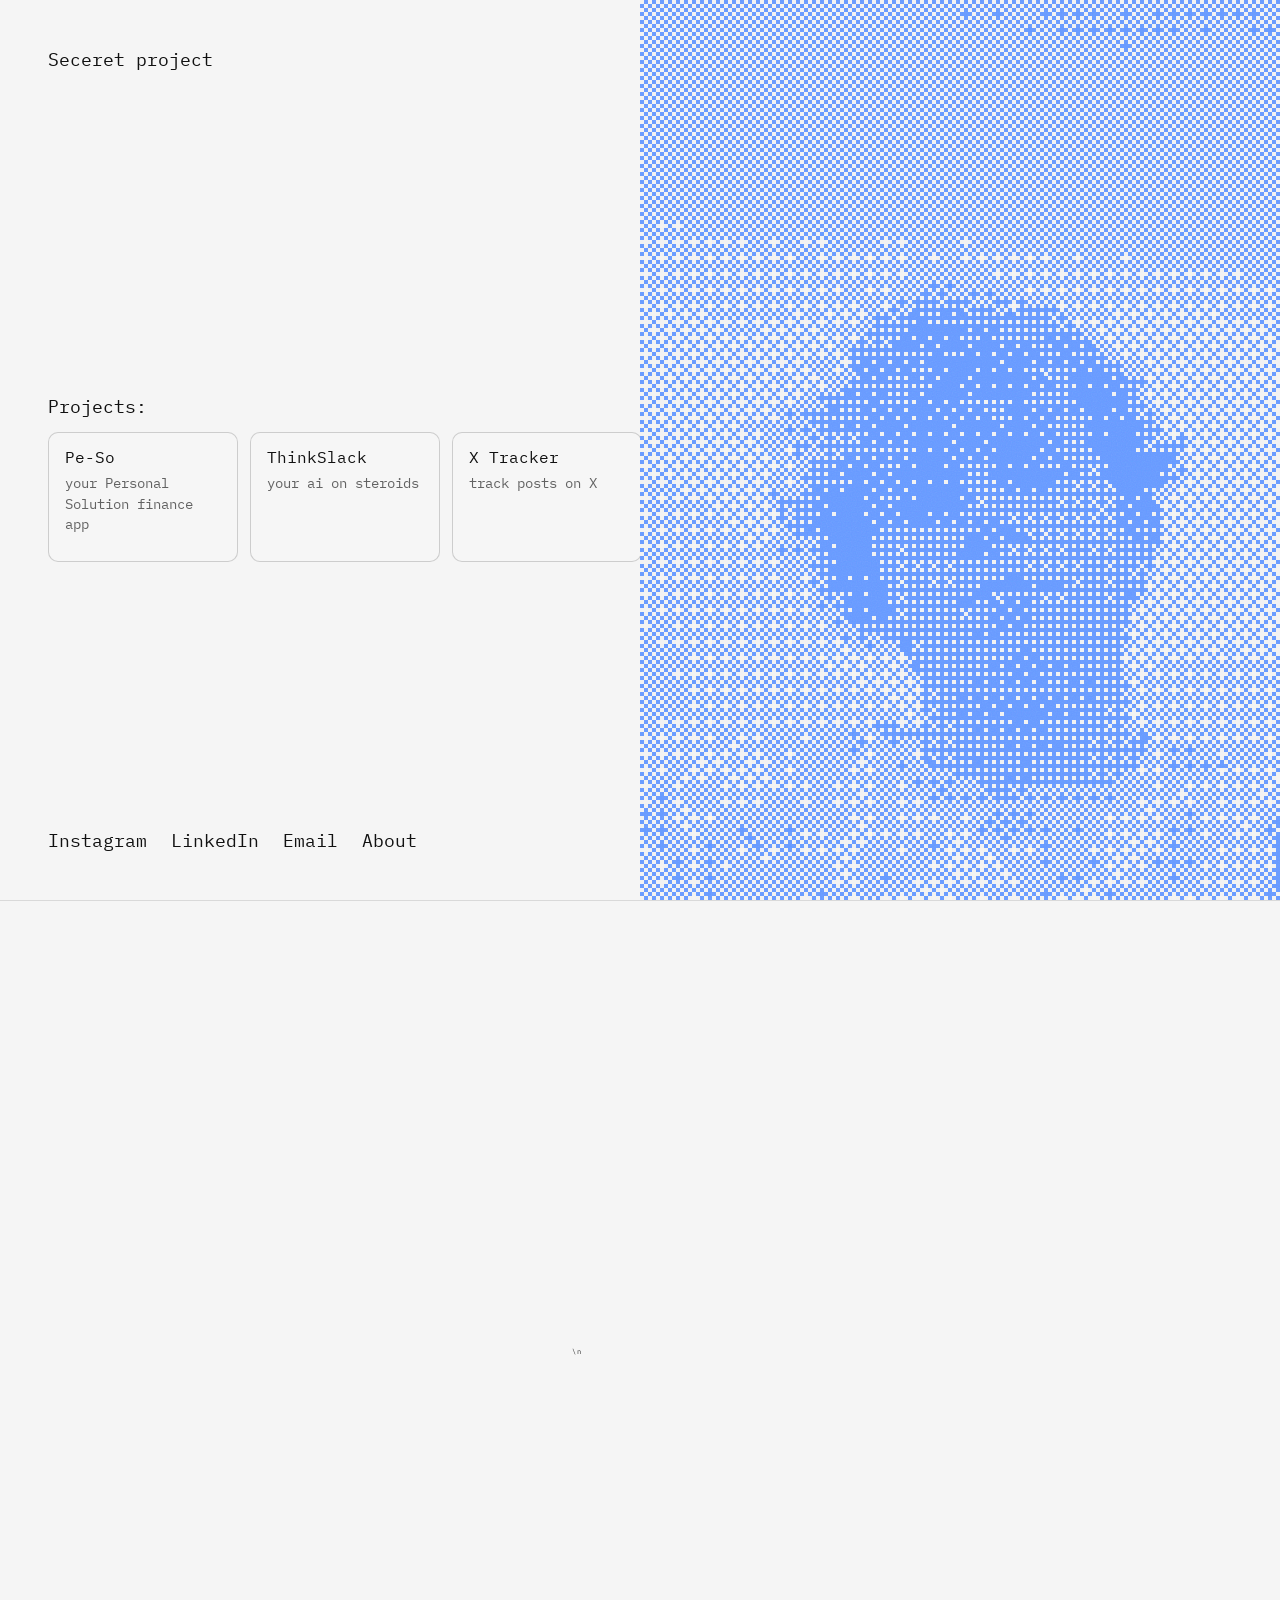
==== site/index.html @ a6a5e7e8 "prva stran" ====
<!doctype html>
<html lang="en">
  <head>
    <meta charset="utf-8" />
    <meta name="viewport" content="width=device-width, initial-scale=1" />
    <title>Seceret project</title>
    <link rel="stylesheet" href="styles.css" />
  </head>
  <body>
    <div class="page">
      <section class="left" id="leftPanel">
        <header class="header">
          <h1 class="typing pulse" data-text="Seceret project"></h1>
          <div class="name-block">
            <h2 class="typing delay" data-text="Luka Ilovar"></h2>
          </div>
        </header>

        <section class="experience">
          <div class="row">
            <h3>Projects:</h3>
            <div class="project-list">
              <a class="project-card" href="https://play.google.com/store/apps/details?id=com.lukailovar.peso" target="_blank" rel="noreferrer">
                <span class="project-name">Pe-So</span>
                <span class="project-desc">your Personal Solution finance app</span>
              </a>
              <a class="project-card" href="https://lukilov.github.io/ThinkSlack/" target="_blank" rel="noreferrer">
                <span class="project-name">ThinkSlack</span>
                <span class="project-desc">your ai on steroids</span>
              </a>
              <a class="project-card" href="https://github.com/Lukilov/X-Tracker" target="_blank" rel="noreferrer">
                <span class="project-name">X Tracker</span>
                <span class="project-desc">track posts on X</span>
              </a>
            </div>
          </div>
        </section>

        <footer class="footer-links">
          <a href="https://www.instagram.com/luka_ilov/" target="_blank" rel="noreferrer">Instagram</a>
          <a href="https://www.linkedin.com/in/luka-ilovar-84673b301/" target="_blank" rel="noreferrer">LinkedIn</a>
          <button class="email-link" id="emailLink" type="button">Email</button>
          <button class="email-link" id="aboutLink" type="button">About</button>
        </footer>
      </section>

      <div class="right-placeholder"></div>
    </div>

    <div class="right-wrap" id="rightWrap">
      <section class="right" id="rightPanel">
        <div class="canvas-wrap">
          <canvas id="ditherCanvas"></canvas>
          <div class="grain"></div>
        </div>
      </section>
    </div>

    <div class="about-panel" id="aboutPanel">
      <div class="about-content">
        <h2>Welcome to the seceret project</h2>
        <p>My name is Luka, a 20 year old from Slovenia.</p>
        <p>I most enjoy exploring abandoned buildings or doing graffiti on them.</p>
        <p>Railway workers don't really like me, because I run from them and jump on trains.</p>
        <button class="back-btn" id="aboutBack" type="button">Back</button>
      </div>
    </div>

    <section class="email-section" id="emailSection">
      <div class="email-left">
        <pre class="ascii-cube" id="asciiCube" aria-hidden="true"></pre>
      </div>
      <div class="email-right">
        <div class="email-card">
          <h2>Send me a message</h2>
          <p>Drop your email and note. I will get back to you.</p>
          <form class="email-form" id="contactForm">
            <input type="hidden" name="_subject" value="New message from portfolio site" />
            <input type="hidden" name="_template" value="table" />
            <input type="hidden" name="_captcha" value="false" />
            <input type="text" name="_honey" tabindex="-1" autocomplete="off" style="display:none" />
            <label for="emailInput">Email</label>
            <input id="emailInput" name="email" type="email" placeholder="you@email.com" required />
            <label for="messageInput">Message</label>
            <textarea id="messageInput" name="message" rows="4" placeholder="Write a short message..." required></textarea>
            <button type="submit">Send</button>
            <p id="formStatus" aria-live="polite"></p>
          </form>
        </div>
      </div>
    </section>

    <button class="back-top" id="backTop" type="button">Go to seceret project</button>

    <script>
      const canvas = document.getElementById('ditherCanvas');
      const ctx = canvas.getContext('2d');
      const emailLink = document.getElementById('emailLink');
      const aboutLink = document.getElementById('aboutLink');
      const emailSection = document.getElementById('emailSection');
      const emailInput = document.getElementById('emailInput');
      const emailForm = document.querySelector('.email-form');
      const formStatus = document.getElementById('formStatus');
      const backTop = document.getElementById('backTop');
      const rightWrap = document.getElementById('rightWrap');
      const NAV_DURATION = 1500;
      const FORMSUBMIT_ENDPOINT = 'https://formsubmit.co/ajax/luka@ilovar.eu';
      let rightWrapX = 0;
      let rightWrapY = 0;
      let rightWrapAnim = null;
      let scrollAnimRaf = null;
      let backTopUnlocked = true;
      let backTopUnlockTimer = null;

      const applyRightWrapTransform = () => {
        if (!rightWrap) return;
        rightWrap.style.setProperty('--rw-x', `${rightWrapX}px`);
        rightWrap.style.setProperty('--rw-y', `${rightWrapY}px`);
      };
      const syncRightWrapYWithScroll = () => {
        rightWrapY = -window.scrollY;
        applyRightWrapTransform();
      };

      const cancelScrollAnim = () => {
        if (scrollAnimRaf) {
          cancelAnimationFrame(scrollAnimRaf);
          scrollAnimRaf = null;
        }
      };

      const slideTo = (toLeft, onDone) => {
        if (!rightWrap) return;
        if (rightWrapAnim) rightWrapAnim.cancel();
        const fromX = rightWrapX;
        const toX = toLeft ? -window.innerWidth / 2 : 0;
        rightWrapAnim = rightWrap.animate(
          [
            { transform: `translate(${fromX}px, ${rightWrapY}px)` },
            { transform: `translate(${toX}px, ${rightWrapY}px)` }
          ],
          { duration: NAV_DURATION, easing: 'cubic-bezier(0.22, 0.61, 0.36, 1)', fill: 'forwards' }
        );
        rightWrapAnim.onfinish = () => {
          const finishedAnim = rightWrapAnim;
          rightWrapX = toX;
          applyRightWrapTransform();
          if (finishedAnim) finishedAnim.cancel();
          rightWrapAnim = null;
          if (onDone) onDone();
        };
      };
      const aboutPanel = document.getElementById('aboutPanel');
      const aboutBack = document.getElementById('aboutBack');
      let aboutTransitioning = false;
      let colorize = true;
      const setAboutBackEnabled = (enabled) => {
        if (!aboutBack) return;
        aboutBack.disabled = !enabled;
      };
      setAboutBackEnabled(true);

      const typeEl = (el, speed = 80) => new Promise((resolve) => {
        const text = el.dataset.text || '';
        let idx = 0;
        el.textContent = '';
        const tick = () => {
          if (idx <= text.length) {
            el.textContent = text.slice(0, idx);
            idx += 1;
            setTimeout(tick, speed);
          } else {
            resolve();
          }
        };
        tick();
      });

      const runTyping = async () => {
        const title = document.querySelector('.typing:not(.delay)');
        const name = document.querySelector('.typing.delay');
        if (title) await typeEl(title, 85);
        if (name) await typeEl(name, 85);
      };

      runTyping();

      const scrollToEmail = (duration = 1500) => {
        cancelScrollAnim();
        const start = window.scrollY;
        const target = emailSection ? emailSection.offsetTop : 0;
        const startTime = performance.now();
        const startY = -start;
        const ease = (t) => t < 0.5 ? 2 * t * t : 1 - Math.pow(-2 * t + 2, 2) / 2;
        const step = (now) => {
          const progress = Math.min(1, (now - startTime) / duration);
          const eased = ease(progress);
          const scrollY = start + (target - start) * eased;
          window.scrollTo(0, scrollY);
          rightWrapY = startY + ((-target) - startY) * eased;
          applyRightWrapTransform();
          if (progress < 1) {
            scrollAnimRaf = requestAnimationFrame(step);
          } else {
            scrollAnimRaf = null;
            rightWrapY = -target;
            applyRightWrapTransform();
          }
        };
        scrollAnimRaf = requestAnimationFrame(step);
      };

      const scrollToTop = (duration = 1500) => {
        cancelScrollAnim();
        const start = window.scrollY;
        const startTime = performance.now();
        const startY = -start;
        const ease = (t) => t < 0.5 ? 2 * t * t : 1 - Math.pow(-2 * t + 2, 2) / 2;
        const step = (now) => {
          const progress = Math.min(1, (now - startTime) / duration);
          const eased = ease(progress);
          window.scrollTo(0, start * (1 - eased));
          rightWrapY = startY * (1 - eased);
          applyRightWrapTransform();
          if (progress < 1) {
            scrollAnimRaf = requestAnimationFrame(step);
          } else {
            scrollAnimRaf = null;
            rightWrapY = 0;
            applyRightWrapTransform();
          }
        };
        scrollAnimRaf = requestAnimationFrame(step);
      };

      if (emailLink && emailSection) {
        emailLink.addEventListener('click', (e) => {
          e.preventDefault();
          emailSection.classList.add('open');
          lockBackTop();
          hideBackTop();
          scrollToEmail(NAV_DURATION);
          unlockBackTopAfterDelay(NAV_DURATION + 250);
          setTimeout(() => {
            if (emailInput) emailInput.focus();
          }, 600);
        });
      }

      if (aboutLink && rightPanel) {
        aboutLink.addEventListener('click', (e) => {
          e.preventDefault();
          if (aboutTransitioning) return;
          aboutTransitioning = true;
          setAboutBackEnabled(false);
          colorize = true;
          document.body.classList.remove('about-closing');
          document.body.classList.add('about-open');
          slideTo(true, () => {
            aboutTransitioning = false;
            setAboutBackEnabled(true);
          });
        });
      }

      if (aboutBack && rightPanel) {
        aboutBack.addEventListener('click', () => {
          if (aboutTransitioning) return;
          aboutTransitioning = true;
          setAboutBackEnabled(false);
          slideTo(false, () => {
            document.body.classList.remove('about-open');
            document.body.classList.remove('about-closing');
            aboutTransitioning = false;
            setAboutBackEnabled(true);
          });
        });
      }

      // Keep classes; avoids end-of-transition blink

      const hideBackTop = () => {
        if (backTop) backTop.classList.remove('show');
      };
      const showBackTop = () => {
        if (!backTopUnlocked) return;
        if (!emailSection || !emailSection.classList.contains('open')) return;
        if (backTop) backTop.classList.add('show');
      };
      const lockBackTop = () => {
        backTopUnlocked = false;
        if (backTopUnlockTimer) clearTimeout(backTopUnlockTimer);
      };
      const unlockBackTopAfterDelay = (delayMs) => {
        if (backTopUnlockTimer) clearTimeout(backTopUnlockTimer);
        backTopUnlockTimer = setTimeout(() => {
          backTopUnlocked = true;
          backTopUnlockTimer = null;
        }, delayMs);
      };

      if (backTop) {
        backTop.addEventListener('click', () => {
          lockBackTop();
          scrollToTop(NAV_DURATION);
          emailSection.classList.remove('open');
          hideBackTop();
          unlockBackTopAfterDelay(0);
        });
      }

      const blockScroll = (e) => {
        e.preventDefault();
      };

      window.addEventListener('wheel', (e) => {
        if (e.deltaY < 0) showBackTop();
        blockScroll(e);
      }, { passive: false });

      let lastTouchY = null;
      window.addEventListener('touchstart', (e) => {
        if (e.touches && e.touches[0]) lastTouchY = e.touches[0].clientY;
      }, { passive: true });

      window.addEventListener('touchmove', (e) => {
        if (e.touches && e.touches[0] && lastTouchY !== null) {
          const dy = e.touches[0].clientY - lastTouchY;
          if (dy > 0) showBackTop();
        }
        blockScroll(e);
      }, { passive: false });

      window.addEventListener('keydown', (e) => {
        const keys = ['ArrowUp', 'ArrowDown', 'PageUp', 'PageDown', 'Home', 'End', ' '];
        if (keys.includes(e.key)) {
          if (e.key === 'ArrowUp' || e.key === 'PageUp' || e.key === 'Home') showBackTop();
          e.preventDefault();
        }
      });

      if (emailForm) {
        emailForm.addEventListener('submit', async (e) => {
          e.preventDefault();
          if (formStatus) formStatus.textContent = 'Sending...';
          const submitButton = emailForm.querySelector('button[type="submit"]');
          if (submitButton) submitButton.disabled = true;

          try {
            const formData = new FormData(emailForm);
            const response = await fetch(FORMSUBMIT_ENDPOINT, {
              method: 'POST',
              headers: {
                Accept: 'application/json',
              },
              body: formData,
            });

            if (!response.ok) {
              throw new Error('Request failed');
            }

            emailForm.reset();
            if (formStatus) formStatus.textContent = 'Message sent.';
          } catch (err) {
            if (formStatus) formStatus.textContent = 'Sending failed. Try again.';
          } finally {
            if (submitButton) submitButton.disabled = false;
          }
        });
      }

      window.addEventListener('scroll', () => {
        syncRightWrapYWithScroll();
        if (window.scrollY === 0) hideBackTop();
      });

      // ASCII cube animation (left email panel)
      const asciiCube = document.getElementById('asciiCube');
      const W = 120;
      const H = 60;
      const CUBE_WIDTH = 1.6;
      const DISTANCE_FROM_CAM = 4;
      const K1 = 28;
      const INCREMENT_SPEED = 0.012;
      const FACE_CHARS = ['@', '$', '~', '#', ';', '+'];
      const EDGE_CHAR = '+';
      let A = 0, B = 0, C = 0;
      // No email-driven morphing; always show the cube

      const rotate3D = (i, j, k) => {
        const x1 = i * Math.cos(C) - j * Math.sin(C);
        const y1 = i * Math.sin(C) + j * Math.cos(C);
        const z1 = k;
        const y2 = y1 * Math.cos(A) - z1 * Math.sin(A);
        const z2 = y1 * Math.sin(A) + z1 * Math.cos(A);
        const x2 = x1;
        const z3 = z2 * Math.cos(B) - x2 * Math.sin(B);
        const x3 = z2 * Math.sin(B) + x2 * Math.cos(B);
        const y3 = y2;
        return [x3, y3, z3];
      };

      const renderAscii = () => {
        if (!asciiCube) return;
        const zbuf = Array(W * H).fill(0);
        const chbuf = Array(W * H).fill(' ');

        for (let face = 0; face < 6; face++) {
          const ch = FACE_CHARS[face];
          for (let u = -CUBE_WIDTH; u < CUBE_WIDTH; u += INCREMENT_SPEED) {
            for (let v = -CUBE_WIDTH; v < CUBE_WIDTH; v += INCREMENT_SPEED) {
              let i = 0, j = 0, k = 0;
              switch (face) {
                case 0: i = u; j = v; k = -CUBE_WIDTH; break;
                case 1: i = CUBE_WIDTH; j = v; k = u; break;
                case 2: i = -CUBE_WIDTH; j = v; k = -u; break;
                case 3: i = -u; j = v; k = CUBE_WIDTH; break;
                case 4: i = u; j = -CUBE_WIDTH; k = -v; break;
                case 5: i = u; j = CUBE_WIDTH; k = v; break;
              }
              const [x3, y3, z3] = rotate3D(i, j, k);
              const z = z3 + DISTANCE_FROM_CAM;
              const ooz = 1 / z;
              const xp = Math.floor(W / 2 + K1 * ooz * x3 * 2);
              const yp = Math.floor(H / 2 + K1 * ooz * y3);
              const idx = xp + yp * W;
              if (xp >= 0 && xp < W && yp >= 0 && yp < H) {
                if (ooz > zbuf[idx]) {
                  zbuf[idx] = ooz;
                  chbuf[idx] = ch;
                }
              }
            }
          }
        }

        const V = [
          [-CUBE_WIDTH, -CUBE_WIDTH, -CUBE_WIDTH],
          [ CUBE_WIDTH, -CUBE_WIDTH, -CUBE_WIDTH],
          [ CUBE_WIDTH,  CUBE_WIDTH, -CUBE_WIDTH],
          [-CUBE_WIDTH,  CUBE_WIDTH, -CUBE_WIDTH],
          [-CUBE_WIDTH, -CUBE_WIDTH,  CUBE_WIDTH],
          [ CUBE_WIDTH, -CUBE_WIDTH,  CUBE_WIDTH],
          [ CUBE_WIDTH,  CUBE_WIDTH,  CUBE_WIDTH],
          [-CUBE_WIDTH,  CUBE_WIDTH,  CUBE_WIDTH],
        ];
        const EDGES = [
          [0,1],[1,2],[2,3],[3,0], [4,5],[5,6],[6,7],[7,4], [0,4],[1,5],[2,6],[3,7]
        ];
        const EDGE_STEPS = 160;
        for (const [a, b] of EDGES) {
          const [x0, y0, z0] = V[a];
          const [x1, y1, z1] = V[b];
          const [X0, Y0, Z0_] = rotate3D(x0, y0, z0);
          const [X1, Y1, Z1_] = rotate3D(x1, y1, z1);
          const Z0 = Z0_ + DISTANCE_FROM_CAM;
          const Z1 = Z1_ + DISTANCE_FROM_CAM;
          for (let s = 0; s <= EDGE_STEPS; s++) {
            const t = s / EDGE_STEPS;
            const x = X0 + (X1 - X0) * t;
            const y = Y0 + (Y1 - Y0) * t;
            const z = Z0 + (Z1 - Z0) * t;
            const ooz = 1 / z;
            const xp = Math.floor(W / 2 + K1 * ooz * x * 2);
            const yp = Math.floor(H / 2 + K1 * ooz * y);
            const idx = xp + yp * W;
            if (xp >= 0 && xp < W && yp >= 0 && yp < H) {
              if (ooz > zbuf[idx]) {
                zbuf[idx] = ooz + 1e-6;
                chbuf[idx] = EDGE_CHAR;
              }
            }
          }
        }


        let out = '';
        for (let y = 0; y < H; y++) {
          out += chbuf.slice(y * W, (y + 1) * W).join('') + '\\n';
        }
        asciiCube.textContent = out;
      };

      const tick = () => {
        A += 0.03;
        B += 0.02;
        C += 0.01;
        renderAscii();
        requestAnimationFrame(tick);
      };

      if (asciiCube) tick();

      const image = new Image();
      image.src = 'images/slika1.jpg';

      const off = document.createElement('canvas');
      const offCtx = off.getContext('2d');

      const bayer4 = [
        [0, 8, 2, 10],
        [12, 4, 14, 6],
        [3, 11, 1, 9],
        [15, 7, 13, 5],
      ];

      let imgData = null;
      let imgW = 0;
      let imgH = 0;
      let frameId = null;

      const resize = () => {
        const rect = canvas.parentElement.getBoundingClientRect();
        canvas.width = Math.floor(rect.width);
        canvas.height = Math.floor(rect.height);
        if (image.complete) {
          prepareImage();
        }
      };

      function prepareImage() {
        const cW = canvas.width;
        const cH = canvas.height;
        if (cW === 0 || cH === 0) return;

        const imgRatio = image.width / image.height;
        const canvasRatio = cW / cH;
        let drawW = cW;
        let drawH = cH;
        let offsetX = 0;
        let offsetY = 0;

        // "Cover" for full-bleed, with a slight right bias to keep the face centered
        const biasX = -0.06; // negative = shift image to the right (show more left side)
        if (imgRatio > canvasRatio) {
          drawW = cH * imgRatio;
          offsetX = (cW - drawW) / 2 + (cW * biasX);
        } else {
          drawH = cW / imgRatio;
          offsetY = (cH - drawH) / 2;
        }

        off.width = cW;
        off.height = cH;
        offCtx.clearRect(0, 0, cW, cH);
        offCtx.drawImage(image, offsetX, offsetY, drawW, drawH);
        imgData = offCtx.getImageData(0, 0, cW, cH);
        imgW = cW;
        imgH = cH;
      }

      const hslToRgb = (h, s, l) => {
        s /= 100;
        l /= 100;
        const k = n => (n + h / 30) % 12;
        const a = s * Math.min(l, 1 - l);
        const f = n => l - a * Math.max(-1, Math.min(k(n) - 3, Math.min(9 - k(n), 1)));
        return [Math.round(255 * f(0)), Math.round(255 * f(8)), Math.round(255 * f(4))];
      };

      const getColors = () => {
        if (!colorize) {
          return {
            back: hslToRgb(0, 0, 95),
            front: hslToRgb(0, 0, 35),
          };
        }
        return {
          back: hslToRgb(0, 0, 95),
          front: hslToRgb(220, 100, 70),
        };
      };

      const render = (t) => {
        if (!imgData) return;
        const { back, front } = getColors();
        const pxSize = 4;
        const timeShift = (Math.sin(t * 0.001) + 1) * 0.12;

        ctx.fillStyle = `rgb(${back[0]}, ${back[1]}, ${back[2]})`;
        ctx.fillRect(0, 0, imgW, imgH);

        for (let y = 0; y < imgH; y += pxSize) {
          for (let x = 0; x < imgW; x += pxSize) {
            const i = (y * imgW + x) * 4;
            const r = imgData.data[i];
            const g = imgData.data[i + 1];
            const b = imgData.data[i + 2];
            let lum = (0.2126 * r + 0.7152 * g + 0.0722 * b) / 255;
            // soften contrast so the face is less defined
            lum = Math.min(1, Math.max(0, (lum - 0.5) * 0.85 + 0.5));

            const bx = (x / pxSize) % 4;
            const by = (y / pxSize) % 4;
            const threshold = (bayer4[by][bx] / 16) + timeShift;

            if (lum < threshold) {
              ctx.fillStyle = `rgb(${front[0]}, ${front[1]}, ${front[2]})`;
              ctx.fillRect(x, y, pxSize, pxSize);
            }
          }
        }

        frameId = requestAnimationFrame(render);
      };

      image.onload = () => {
        syncRightWrapYWithScroll();
        resize();
        prepareImage();
        if (frameId) cancelAnimationFrame(frameId);
        frameId = requestAnimationFrame(render);
      };

      window.addEventListener('resize', () => {
        if (document.body.classList.contains('about-open') && rightWrapX < 0) {
          rightWrapX = -window.innerWidth / 2;
          applyRightWrapTransform();
        }
        resize();
        prepareImage();
      });
    </script>
  </body>
</html>
---- site/styles.css ----
@import url('https://fonts.googleapis.com/css2?family=IBM+Plex+Mono:wght@300;400;500&display=swap');

:root {
  --bg: #f5f5f5;
  --fg: #111111;
  --muted: rgba(0, 0, 0, 0.6);
  --accent: #3b82f6;
}

* {
  box-sizing: border-box;
}

body {
  margin: 0;
  font-family: "IBM Plex Mono", monospace;
  background: var(--bg);
  color: var(--fg);
}

html {
  scroll-behavior: auto;
}

.page {
  min-height: 100vh;
  display: flex;
  background: var(--bg);
  position: relative;
}

.left {
  position: relative;
  width: 50%;
  padding: 48px;
  background: var(--bg);
  color: var(--fg);
  display: flex;
  flex-direction: column;
  justify-content: space-between;
  gap: 32px;
}

.right-placeholder {
  width: 50%;
}

.right-wrap {
  position: fixed;
  top: 0;
  right: 0;
  width: 50vw;
  height: 100vh;
  z-index: 40;
  --rw-x: 0px;
  --rw-y: 0px;
  transform: translate(var(--rw-x), var(--rw-y));
  transform-origin: center;
  will-change: transform;
  backface-visibility: hidden;
  transform-style: preserve-3d;
}

.right {
  width: 100%;
  height: 100%;
  position: relative;
  background: var(--bg);
}

.header h1 {
  font-size: 18px;
  font-weight: 400;
  margin: 0 0 32px 0;
}

.name-block h2,
.name-block h3 {
  font-size: 18px;
  font-weight: 400;
  margin: 0;
}

.typing {
  position: relative;
  display: inline-block;
  min-height: 1.2em;
}

.typing::after {
  content: "";
}

.pulse {
  animation: pulse 2.4s ease-in-out infinite;
}

@keyframes pulse {
  0%, 100% { opacity: 0.85; }
  50% { opacity: 1; }
}

.experience {
  display: flex;
  flex-direction: column;
  gap: 8px;
}

.row {
  display: flex;
  flex-direction: column;
  align-items: flex-start;
  gap: 14px;
  color: var(--muted);
  font-size: 16px;
}

.row h3 {
  margin: 0;
  color: var(--fg);
  font-size: 18px;
  font-weight: 400;
}

.project-list {
  display: flex;
  flex-direction: row;
  flex-wrap: nowrap;
  gap: 12px;
}

.project-card {
  width: 190px;
  min-height: 130px;
  border: 1px solid color-mix(in srgb, var(--fg) 18%, transparent);
  border-radius: 10px;
  background: color-mix(in srgb, var(--bg) 86%, white 14%);
  color: var(--fg);
  text-decoration: none;
  padding: 14px 16px;
  display: flex;
  flex-direction: column;
  gap: 6px;
  transition: transform 0.2s ease, border-color 0.2s ease, background 0.2s ease;
}

.project-card:hover {
  transform: translateY(-2px);
  border-color: color-mix(in srgb, var(--fg) 38%, transparent);
  background: color-mix(in srgb, var(--bg) 75%, white 25%);
}

.project-name {
  color: var(--fg);
  font-size: 16px;
}

.project-desc {
  color: var(--muted);
  font-size: 14px;
  line-height: 1.45;
}

.footer-links {
  display: flex;
  gap: 24px;
  font-size: 18px;
  color: var(--fg);
}

.footer-links a {
  color: inherit;
  text-decoration: none;
}

.footer-links a:hover {
  text-decoration: underline;
  text-underline-offset: 4px;
}

.footer-links .email-link {
  color: inherit;
  background: transparent;
  border: 0;
  font: inherit;
  padding: 0;
  cursor: pointer;
}

.footer-links .email-link:hover {
  text-decoration: underline;
  text-underline-offset: 4px;
}

.canvas-wrap {
  position: absolute;
  inset: 0;
  overflow: hidden;
}

.canvas-wrap canvas {
  width: 100%;
  height: 100%;
  display: block;
}

body.about-open .left {
  opacity: 0;
  pointer-events: none;
}

body.about-closing .left {
  opacity: 1;
  pointer-events: auto;
}


.about-panel {
  position: fixed;
  top: 0;
  right: 0;
  width: 50%;
  height: 100vh;
  background: var(--bg);
  color: var(--fg);
  padding: 64px 56px;
  opacity: 0;
  pointer-events: none;
  transform: translateX(20px);
  transition: opacity 1.1s ease, transform 1.2s ease;
  z-index: 45;
}

body.about-open .about-panel {
  opacity: 1;
  pointer-events: auto;
  transform: translateX(0);
  transition-delay: 0.2s;
}

body.about-closing .about-panel {
  opacity: 0;
  pointer-events: none;
  transform: translateX(20px);
  transition: opacity 0.3s ease;
  z-index: 30;
}

.about-content {
  max-width: 520px;
  margin: 0 auto;
  text-align: center;
  position: relative;
  top: 50%;
  transform: translateY(-50%);
}

.about-content h2 {
  font-size: 20px;
  font-weight: 400;
  margin: 0 0 16px 0;
}

.about-content p {
  color: var(--muted);
  font-size: 15px;
  line-height: 1.7;
  margin: 0 0 14px 0;
}

.about-content p:first-of-type {
  font-size: 16px;
  color: var(--fg);
  margin-bottom: 10px;
}

.back-btn {
  margin-top: 8px;
  border: 1px solid color-mix(in srgb, var(--fg) 40%, transparent);
  background: transparent;
  color: var(--fg);
  padding: 10px 14px;
  font-family: inherit;
  font-size: 14px;
  cursor: pointer;
}

.back-btn:hover {
  background: var(--fg);
  color: var(--bg);
}

.back-btn:disabled {
  opacity: 0.45;
  cursor: not-allowed;
}

.email-section {
  min-height: 100vh;
  display: flex;
  background: var(--bg);
  color: var(--fg);
  border-top: 1px solid color-mix(in srgb, var(--fg) 12%, transparent);
}

.back-top {
  position: fixed;
  left: 25%;
  top: 50%;
  transform: translate(-50%, -50%);
  border: 1px solid color-mix(in srgb, var(--fg) 40%, transparent);
  background: var(--bg);
  color: var(--fg);
  padding: 10px 14px;
  font-family: inherit;
  font-size: 14px;
  cursor: pointer;
  opacity: 0;
  pointer-events: none;
  transition: opacity 0.2s ease;
}

.back-top.show {
  opacity: 1;
  pointer-events: auto;
}

.back-top:hover {
  background: var(--fg);
  color: var(--bg);
}

.email-left {
  width: 50%;
  position: relative;
  display: flex;
  align-items: center;
  justify-content: center;
}

.email-right {
  width: 50%;
  display: flex;
  align-items: center;
  justify-content: center;
  padding: 48px;
}

.ascii-cube {
  font-family: "IBM Plex Mono", monospace;
  font-size: 8px;
  line-height: 8px;
  letter-spacing: 0;
  color: var(--fg);
  opacity: 0.85;
  user-select: none;
  margin: 0;
  white-space: pre;
  transform: scale(0.9);
  transform-origin: center;
  overflow: hidden;
}


.email-card {
  width: 100%;
  max-width: 420px;
  border: 1px solid color-mix(in srgb, var(--fg) 18%, transparent);
  padding: 32px;
  background: color-mix(in srgb, var(--bg) 80%, white 20%);
  transform: translateY(-16px);
  opacity: 0;
  transition: transform 0.6s ease, opacity 0.6s ease;
}

.email-section.open .email-card {
  transform: translateY(0);
  opacity: 1;
}

.email-card h2 {
  margin: 0 0 8px 0;
  font-size: 20px;
  font-weight: 400;
}

.email-card p {
  margin: 0 0 24px 0;
  color: var(--muted);
  font-size: 14px;
}

.email-form {
  display: flex;
  flex-direction: column;
  gap: 12px;
}

.email-form label {
  font-size: 14px;
}

.email-form input,
.email-form textarea {
  width: 100%;
  border: 1px solid color-mix(in srgb, var(--fg) 18%, transparent);
  background: transparent;
  color: var(--fg);
  padding: 10px 12px;
  font-family: inherit;
  font-size: 14px;
  outline: none;
}

.email-form input:focus,
.email-form textarea:focus {
  border-color: color-mix(in srgb, var(--fg) 45%, transparent);
}

.email-form button {
  margin-top: 4px;
  border: 1px solid color-mix(in srgb, var(--fg) 40%, transparent);
  background: transparent;
  color: var(--fg);
  padding: 10px 12px;
  font-family: inherit;
  font-size: 14px;
  cursor: pointer;
  transition: background 0.2s ease, color 0.2s ease;
}

.email-form button:hover {
  background: var(--fg);
  color: var(--bg);
}

.grain {
  position: absolute;
  inset: -200%;
  background-image: url('data:image/svg+xml;utf8,<svg xmlns="http://www.w3.org/2000/svg" width="120" height="120" viewBox="0 0 120 120"><filter id="n"><feTurbulence type="fractalNoise" baseFrequency="0.8" numOctaves="1" stitchTiles="stitch"/></filter><rect width="120" height="120" filter="url(%23n)" opacity="0.35"/></svg>');
  mix-blend-mode: soft-light;
  animation: grain 2.5s steps(5) infinite;
  pointer-events: none;
}

@keyframes grain {
  0% { transform: translate(0, 0); }
  20% { transform: translate(-5%, -10%); }
  40% { transform: translate(-15%, 5%); }
  60% { transform: translate(5%, -5%); }
  80% { transform: translate(10%, 10%); }
  100% { transform: translate(0, 0); }
}

@media (max-width: 900px) {
  .page {
    flex-direction: column;
  }

  .left,
  .right {
    width: 100%;
  }

  .right-placeholder {
    width: 100%;
    min-height: 45vh;
  }

  .left {
    min-height: 55vh;
  }

  .right {
    min-height: 45vh;
  }

  .email-section {
    flex-direction: column;
  }

  .email-left,
  .email-right {
    width: 100%;
  }

  .email-right {
    min-height: 100vh;
  }
}
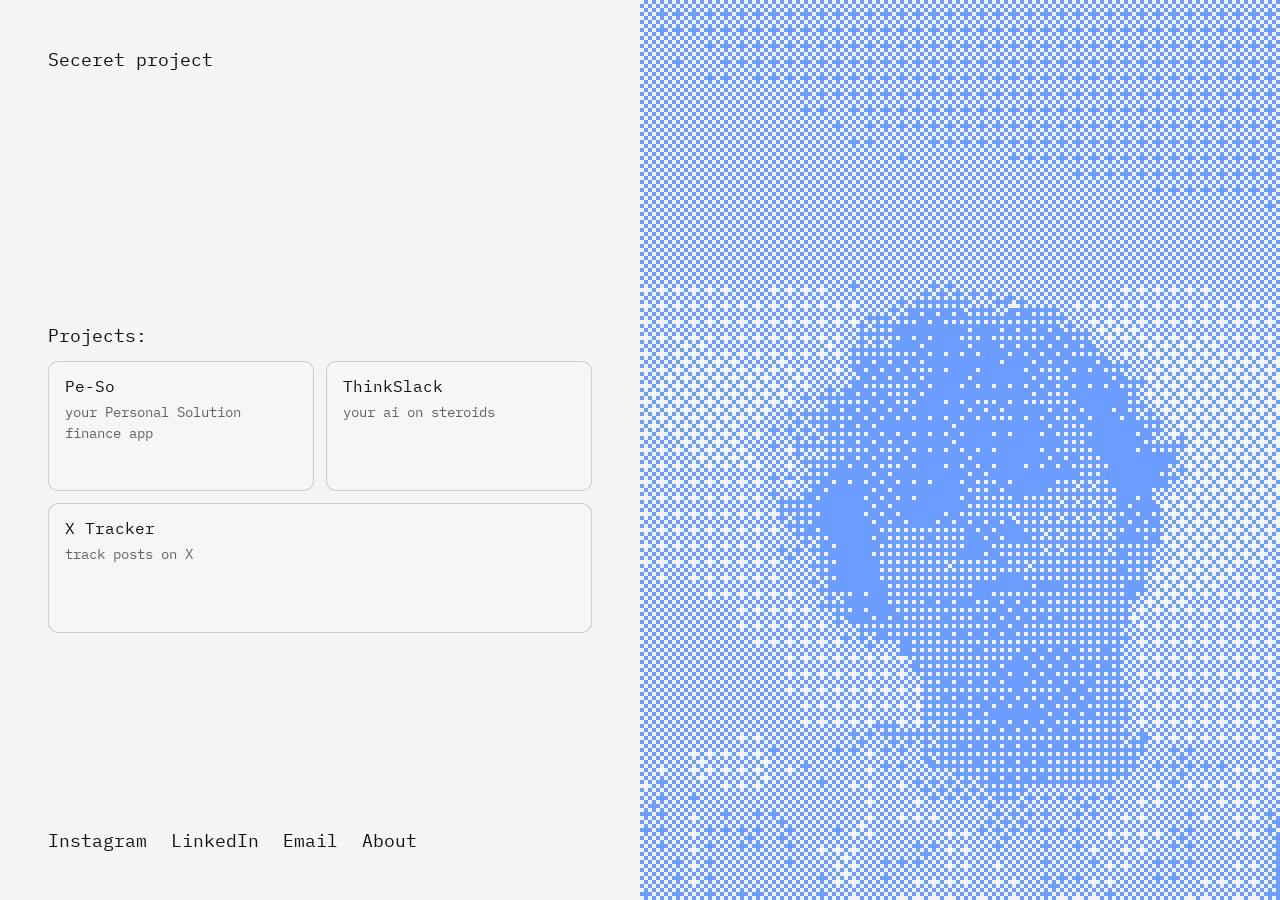
==== commit 3db7146a: "verzija za telefone" ====
--- a/site/index.html
+++ b/site/index.html
@@ -87,6 +87,7 @@
             <p id="formStatus" aria-live="polite"></p>
           </form>
         </div>
+        <button class="email-back-btn" id="emailBack" type="button">Nazaj</button>
       </div>
     </section>
 
@@ -100,6 +101,7 @@
       const emailSection = document.getElementById('emailSection');
       const emailInput = document.getElementById('emailInput');
       const emailForm = document.querySelector('.email-form');
+      const emailBack = document.getElementById('emailBack');
       const formStatus = document.getElementById('formStatus');
       const backTop = document.getElementById('backTop');
       const rightWrap = document.getElementById('rightWrap');
@@ -111,13 +113,22 @@
       let scrollAnimRaf = null;
       let backTopUnlocked = true;
       let backTopUnlockTimer = null;
+      let emailLockTimer = null;
+      const MOBILE_BREAKPOINT = 1100;
+      const isMobileView = () => window.innerWidth <= MOBILE_BREAKPOINT;
 
       const applyRightWrapTransform = () => {
         if (!rightWrap) return;
+        if (isMobileView()) {
+          rightWrap.style.removeProperty('--rw-x');
+          rightWrap.style.removeProperty('--rw-y');
+          return;
+        }
         rightWrap.style.setProperty('--rw-x', `${rightWrapX}px`);
         rightWrap.style.setProperty('--rw-y', `${rightWrapY}px`);
       };
       const syncRightWrapYWithScroll = () => {
+        if (isMobileView()) return;
         rightWrapY = -window.scrollY;
         applyRightWrapTransform();
       };
@@ -128,12 +139,21 @@
           scrollAnimRaf = null;
         }
       };
+      const getSlideDistance = () => {
+        if (!rightWrap) return window.innerWidth / 2;
+        const wrapWidth = rightWrap.getBoundingClientRect().width;
+        return wrapWidth > 0 ? wrapWidth : window.innerWidth / 2;
+      };
 
       const slideTo = (toLeft, onDone) => {
         if (!rightWrap) return;
+        if (isMobileView()) {
+          if (onDone) onDone();
+          return;
+        }
         if (rightWrapAnim) rightWrapAnim.cancel();
         const fromX = rightWrapX;
-        const toX = toLeft ? -window.innerWidth / 2 : 0;
+        const toX = toLeft ? -getSlideDistance() : 0;
         rightWrapAnim = rightWrap.animate(
           [
             { transform: `translate(${fromX}px, ${rightWrapY}px)` },
@@ -210,7 +230,7 @@
         scrollAnimRaf = requestAnimationFrame(step);
       };
 
-      const scrollToTop = (duration = 1500) => {
+      const scrollToTop = (duration = 1500, onDone) => {
         cancelScrollAnim();
         const start = window.scrollY;
         const startTime = performance.now();
@@ -228,18 +248,32 @@
             scrollAnimRaf = null;
             rightWrapY = 0;
             applyRightWrapTransform();
+            if (onDone) onDone();
           }
         };
         scrollAnimRaf = requestAnimationFrame(step);
+      };
+
+      const setEmailOpen = (isOpen) => {
+        if (emailSection) emailSection.classList.toggle('open', isOpen);
+      };
+      const setEmailScrollLock = (isLocked) => {
+        document.body.classList.toggle('email-open', isLocked);
       };
 
       if (emailLink && emailSection) {
         emailLink.addEventListener('click', (e) => {
           e.preventDefault();
-          emailSection.classList.add('open');
+          setEmailOpen(true);
+          setEmailScrollLock(false);
+          if (emailLockTimer) clearTimeout(emailLockTimer);
           lockBackTop();
           hideBackTop();
           scrollToEmail(NAV_DURATION);
+          emailLockTimer = setTimeout(() => {
+            setEmailScrollLock(true);
+            emailLockTimer = null;
+          }, NAV_DURATION + 60);
           unlockBackTopAfterDelay(NAV_DURATION + 250);
           setTimeout(() => {
             if (emailInput) emailInput.focus();
@@ -298,15 +332,26 @@
           backTopUnlockTimer = null;
         }, delayMs);
       };
+      const closeEmailSection = () => {
+        lockBackTop();
+        if (emailLockTimer) {
+          clearTimeout(emailLockTimer);
+          emailLockTimer = null;
+        }
+        setEmailScrollLock(false);
+        scrollToTop(NAV_DURATION, () => {
+          setEmailOpen(false);
+        });
+        hideBackTop();
+        unlockBackTopAfterDelay(0);
+      };
 
       if (backTop) {
-        backTop.addEventListener('click', () => {
-          lockBackTop();
-          scrollToTop(NAV_DURATION);
-          emailSection.classList.remove('open');
-          hideBackTop();
-          unlockBackTopAfterDelay(0);
-        });
+        backTop.addEventListener('click', closeEmailSection);
+      }
+
+      if (emailBack) {
+        emailBack.addEventListener('click', closeEmailSection);
       }
 
       const blockScroll = (e) => {
@@ -314,6 +359,7 @@
       };
 
       window.addEventListener('wheel', (e) => {
+        if (isMobileView()) return;
         if (e.deltaY < 0) showBackTop();
         blockScroll(e);
       }, { passive: false });
@@ -324,6 +370,7 @@
       }, { passive: true });
 
       window.addEventListener('touchmove', (e) => {
+        if (isMobileView()) return;
         if (e.touches && e.touches[0] && lastTouchY !== null) {
           const dy = e.touches[0].clientY - lastTouchY;
           if (dy > 0) showBackTop();
@@ -332,6 +379,7 @@
       }, { passive: false });
 
       window.addEventListener('keydown', (e) => {
+        if (isMobileView()) return;
         const keys = ['ArrowUp', 'ArrowDown', 'PageUp', 'PageDown', 'Home', 'End', ' '];
         if (keys.includes(e.key)) {
           if (e.key === 'ArrowUp' || e.key === 'PageUp' || e.key === 'Home') showBackTop();
@@ -531,14 +579,27 @@
         let offsetX = 0;
         let offsetY = 0;
 
-        // "Cover" for full-bleed, with a slight right bias to keep the face centered
-        const biasX = -0.06; // negative = shift image to the right (show more left side)
-        if (imgRatio > canvasRatio) {
-          drawW = cH * imgRatio;
-          offsetX = (cW - drawW) / 2 + (cW * biasX);
+        if (isMobileView()) {
+          // On smaller screens keep the whole image visible.
+          if (imgRatio > canvasRatio) {
+            drawW = cW;
+            drawH = cW / imgRatio;
+            offsetY = (cH - drawH) / 2;
+          } else {
+            drawH = cH;
+            drawW = cH * imgRatio;
+            offsetX = (cW - drawW) / 2;
+          }
         } else {
-          drawH = cW / imgRatio;
-          offsetY = (cH - drawH) / 2;
+          // "Cover" for full-bleed, with a slight right bias to keep the face centered
+          const biasX = -0.06; // negative = shift image to the right (show more left side)
+          if (imgRatio > canvasRatio) {
+            drawW = cH * imgRatio;
+            offsetX = (cW - drawW) / 2 + (cW * biasX);
+          } else {
+            drawH = cW / imgRatio;
+            offsetY = (cH - drawH) / 2;
+          }
         }
 
         off.width = cW;
@@ -614,8 +675,17 @@
       };
 
       window.addEventListener('resize', () => {
+        if (isMobileView()) {
+          rightWrapX = 0;
+          rightWrapY = 0;
+          if (rightWrapAnim) {
+            rightWrapAnim.cancel();
+            rightWrapAnim = null;
+          }
+          applyRightWrapTransform();
+        }
         if (document.body.classList.contains('about-open') && rightWrapX < 0) {
-          rightWrapX = -window.innerWidth / 2;
+          rightWrapX = -getSlideDistance();
           applyRightWrapTransform();
         }
         resize();
--- a/site/styles.css
+++ b/site/styles.css
@@ -16,6 +16,11 @@
   font-family: "IBM Plex Mono", monospace;
   background: var(--bg);
   color: var(--fg);
+  overflow-x: hidden;
+}
+
+body.email-open {
+  overflow: hidden;
 }
 
 html {
@@ -32,7 +37,7 @@
 .left {
   position: relative;
   width: 50%;
-  padding: 48px;
+  padding: clamp(28px, 4vw, 48px);
   background: var(--bg);
   color: var(--fg);
   display: flex;
@@ -125,12 +130,13 @@
 .project-list {
   display: flex;
   flex-direction: row;
-  flex-wrap: nowrap;
+  flex-wrap: wrap;
   gap: 12px;
 }
 
 .project-card {
   width: 190px;
+  flex: 1 1 190px;
   min-height: 130px;
   border: 1px solid color-mix(in srgb, var(--fg) 18%, transparent);
   border-radius: 10px;
@@ -163,6 +169,7 @@
 
 .footer-links {
   display: flex;
+  flex-wrap: wrap;
   gap: 24px;
   font-size: 18px;
   color: var(--fg);
@@ -296,11 +303,35 @@
 }
 
 .email-section {
+  min-height: 0;
+  height: 0;
+  display: flex;
+  gap: 0;
+  align-items: center;
+  justify-content: center;
+  padding: 0;
+  background: var(--bg);
+  color: var(--fg);
+  border-top: 0;
+  opacity: 0;
+  transform: translateY(18px);
+  visibility: hidden;
+  pointer-events: none;
+  overflow: hidden;
+  transition: opacity 0.45s ease, transform 0.55s ease, visibility 0s linear 0.55s;
+}
+
+.email-section.open {
   min-height: 100vh;
-  display: flex;
-  background: var(--bg);
-  color: var(--fg);
+  height: auto;
+  gap: 28px;
+  padding: 44px clamp(16px, 4vw, 48px);
   border-top: 1px solid color-mix(in srgb, var(--fg) 12%, transparent);
+  opacity: 1;
+  transform: translateY(0);
+  visibility: visible;
+  pointer-events: auto;
+  transition: opacity 0.45s ease, transform 0.55s ease;
 }
 
 .back-top {
@@ -331,19 +362,26 @@
 }
 
 .email-left {
-  width: 50%;
+  width: min(48%, 520px);
   position: relative;
   display: flex;
   align-items: center;
   justify-content: center;
+  min-height: 250px;
+  padding: 0;
+  opacity: 0;
+  transform: translateY(14px);
+  transition: opacity 0.5s ease 0.08s, transform 0.5s ease 0.08s;
 }
 
 .email-right {
-  width: 50%;
-  display: flex;
+  width: min(52%, 560px);
+  display: flex;
+  flex-direction: column;
   align-items: center;
   justify-content: center;
-  padding: 48px;
+  gap: 14px;
+  padding: 0;
 }
 
 .ascii-cube {
@@ -356,7 +394,7 @@
   user-select: none;
   margin: 0;
   white-space: pre;
-  transform: scale(0.9);
+  transform: scale(0.76);
   transform-origin: center;
   overflow: hidden;
 }
@@ -364,13 +402,19 @@
 
 .email-card {
   width: 100%;
-  max-width: 420px;
+  max-width: 520px;
   border: 1px solid color-mix(in srgb, var(--fg) 18%, transparent);
-  padding: 32px;
+  border-radius: 14px;
+  padding: 30px;
   background: color-mix(in srgb, var(--bg) 80%, white 20%);
-  transform: translateY(-16px);
+  transform: translateY(16px);
   opacity: 0;
   transition: transform 0.6s ease, opacity 0.6s ease;
+}
+
+.email-section.open .email-left {
+  opacity: 1;
+  transform: translateY(0);
 }
 
 .email-section.open .email-card {
@@ -432,6 +476,48 @@
 .email-form button:hover {
   background: var(--fg);
   color: var(--bg);
+}
+
+.email-back-btn {
+  display: none;
+  margin-top: 2px;
+  border: 1px solid color-mix(in srgb, var(--fg) 26%, transparent);
+  background: linear-gradient(
+    120deg,
+    color-mix(in srgb, var(--bg) 92%, white 8%) 0%,
+    color-mix(in srgb, var(--bg) 78%, white 22%) 100%
+  );
+  color: var(--fg);
+  padding: 12px 14px;
+  width: min(240px, 100%);
+  font-family: inherit;
+  font-size: 15px;
+  border-radius: 999px;
+  cursor: pointer;
+  position: relative;
+  overflow: hidden;
+  transition: transform 0.25s ease, box-shadow 0.25s ease, border-color 0.25s ease;
+}
+
+.email-back-btn:hover {
+  transform: translateY(-2px);
+  border-color: color-mix(in srgb, var(--fg) 40%, transparent);
+  box-shadow: 0 10px 28px color-mix(in srgb, var(--fg) 14%, transparent);
+}
+
+.email-back-btn:active {
+  transform: translateY(0);
+}
+
+.email-back-btn::before {
+  content: "←";
+  margin-right: 8px;
+  display: inline-block;
+  transition: transform 0.25s ease;
+}
+
+.email-back-btn:hover::before {
+  transform: translateX(-3px);
 }
 
 .grain {
@@ -452,31 +538,122 @@
   100% { transform: translate(0, 0); }
 }
 
-@media (max-width: 900px) {
+@media (max-width: 1100px) {
   .page {
+    display: block;
+    min-height: auto;
+    margin-top: clamp(240px, 46vh, 420px);
+  }
+
+  .left,
+  .right,
+  .right-wrap,
+  .about-panel {
+    width: 100%;
+  }
+
+  .left {
+    min-height: auto;
+    gap: 28px;
+    padding: 34px 22px 30px;
+    align-items: center;
+    text-align: center;
+    max-width: 760px;
+    margin: 0 auto;
+  }
+
+  .right-placeholder {
+    display: none;
+  }
+
+  .right {
+    min-height: clamp(240px, 46vh, 420px);
+  }
+
+  .right-wrap {
+    position: absolute;
+    top: 0;
+    right: 0;
+    bottom: auto;
+    left: 0;
+    z-index: 1;
+    height: clamp(240px, 46vh, 420px);
+    transform: none !important;
+  }
+
+  .about-panel {
+    padding: 30px 20px;
+  }
+
+  .about-content {
+    top: auto;
+    transform: none;
+    padding-top: 12vh;
+    max-width: 680px;
+  }
+
+  .footer-links {
+    gap: 12px;
+    font-size: 16px;
+    width: 100%;
+    max-width: 420px;
+  }
+
+  .project-list,
+  .footer-links {
     flex-direction: column;
-  }
-
-  .left,
-  .right {
+    align-items: center;
+  }
+
+  .experience,
+  .row,
+  .project-list {
     width: 100%;
-  }
-
-  .right-placeholder {
+    max-width: 420px;
+  }
+
+  .project-card {
     width: 100%;
-    min-height: 45vh;
-  }
-
-  .left {
-    min-height: 55vh;
-  }
-
-  .right {
-    min-height: 45vh;
+    min-height: 118px;
+    padding: 16px;
+    border-radius: 12px;
+  }
+
+  .footer-links a,
+  .footer-links .email-link {
+    display: inline-flex;
+    align-items: center;
+    justify-content: center;
+    min-height: 42px;
+    width: 100%;
+    border: 1px solid color-mix(in srgb, var(--fg) 22%, transparent);
+    border-radius: 999px;
+    text-decoration: none;
+    background: color-mix(in srgb, var(--bg) 86%, white 14%);
+  }
+
+  .row {
+    align-items: center;
+  }
+
+  .back-top {
+    display: none;
+  }
+
+  .email-back-btn {
+    display: inline-flex;
+    align-items: center;
+    justify-content: center;
   }
 
   .email-section {
     flex-direction: column;
+  }
+
+  .email-section.open {
+    flex-direction: column;
+    gap: 18px;
+    padding: 24px 16px 34px;
   }
 
   .email-left,
@@ -484,7 +661,80 @@
     width: 100%;
   }
 
+  .email-left {
+    min-height: 180px;
+    max-width: 420px;
+  }
+
   .email-right {
-    min-height: 100vh;
-  }
-}
+    min-height: auto;
+    max-width: 420px;
+    padding: 0;
+  }
+}
+
+@media (max-width: 640px) {
+  .left {
+    padding: 24px 16px 22px;
+    gap: 20px;
+    max-width: 480px;
+  }
+
+  .header h1,
+  .name-block h2,
+  .name-block h3,
+  .row h3 {
+    font-size: 18px;
+    line-height: 1.25;
+  }
+
+  .row {
+    font-size: 15px;
+    gap: 12px;
+  }
+
+  .project-card {
+    width: 100%;
+    flex-basis: 100%;
+    min-height: 110px;
+    padding: 15px 14px;
+    gap: 8px;
+  }
+
+  .project-name {
+    font-size: 17px;
+  }
+
+  .project-desc {
+    font-size: 13px;
+    line-height: 1.5;
+  }
+
+  .footer-links {
+    gap: 10px;
+    max-width: 360px;
+  }
+
+  .footer-links a,
+  .footer-links .email-link {
+    min-height: 44px;
+    font-size: 15px;
+    letter-spacing: 0.01em;
+  }
+
+  .about-content {
+    padding-top: 8vh;
+  }
+
+  .about-content h2 {
+    font-size: 18px;
+  }
+
+  .email-card {
+    padding: 20px;
+  }
+
+  .ascii-cube {
+    transform: scale(0.68);
+  }
+}
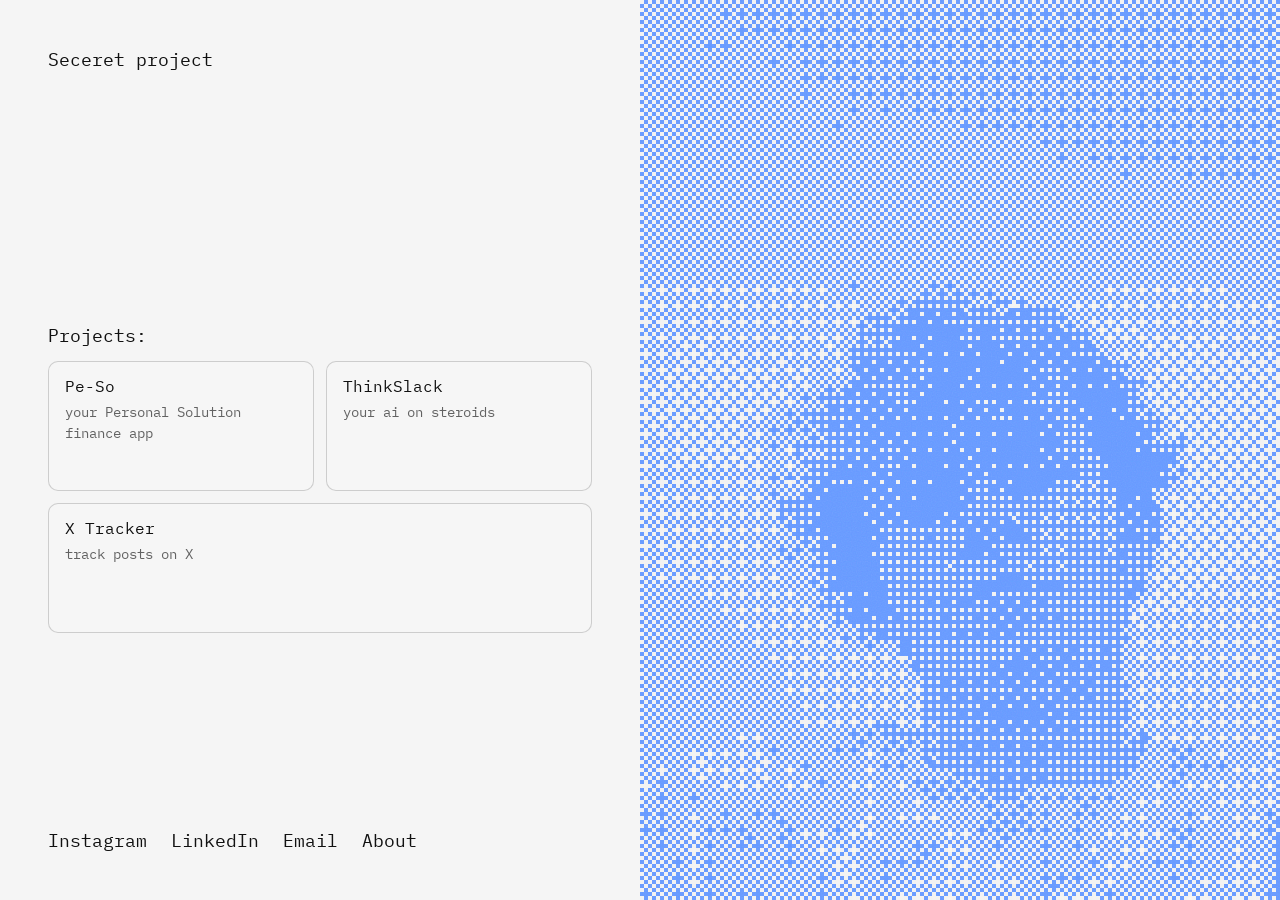
==== commit 3aede429: "popravek za mail, ter slikca v searchbaru" ====
--- a/site/index.html
+++ b/site/index.html
@@ -4,6 +4,7 @@
     <meta charset="utf-8" />
     <meta name="viewport" content="width=device-width, initial-scale=1" />
     <title>Seceret project</title>
+    <link rel="icon" type="image/png" href="../images/slikca.png" />
     <link rel="stylesheet" href="styles.css" />
   </head>
   <body>
@@ -99,6 +100,7 @@
       const emailLink = document.getElementById('emailLink');
       const aboutLink = document.getElementById('aboutLink');
       const emailSection = document.getElementById('emailSection');
+      const emailCard = document.querySelector('.email-card');
       const emailInput = document.getElementById('emailInput');
       const emailForm = document.querySelector('.email-form');
       const emailBack = document.getElementById('emailBack');
@@ -208,7 +210,16 @@
       const scrollToEmail = (duration = 1500) => {
         cancelScrollAnim();
         const start = window.scrollY;
-        const target = emailSection ? emailSection.offsetTop : 0;
+        let target = emailSection ? emailSection.offsetTop : 0;
+        if (isMobileView()) {
+          if (emailBack) {
+            const backTop = window.scrollY + emailBack.getBoundingClientRect().top;
+            target = Math.max(0, backTop - (window.innerHeight - emailBack.offsetHeight - 20));
+          } else if (emailCard) {
+            const cardTop = window.scrollY + emailCard.getBoundingClientRect().top;
+            target = Math.max(0, cardTop - 16);
+          }
+        }
         const startTime = performance.now();
         const startY = -start;
         const ease = (t) => t < 0.5 ? 2 * t * t : 1 - Math.pow(-2 * t + 2, 2) / 2;
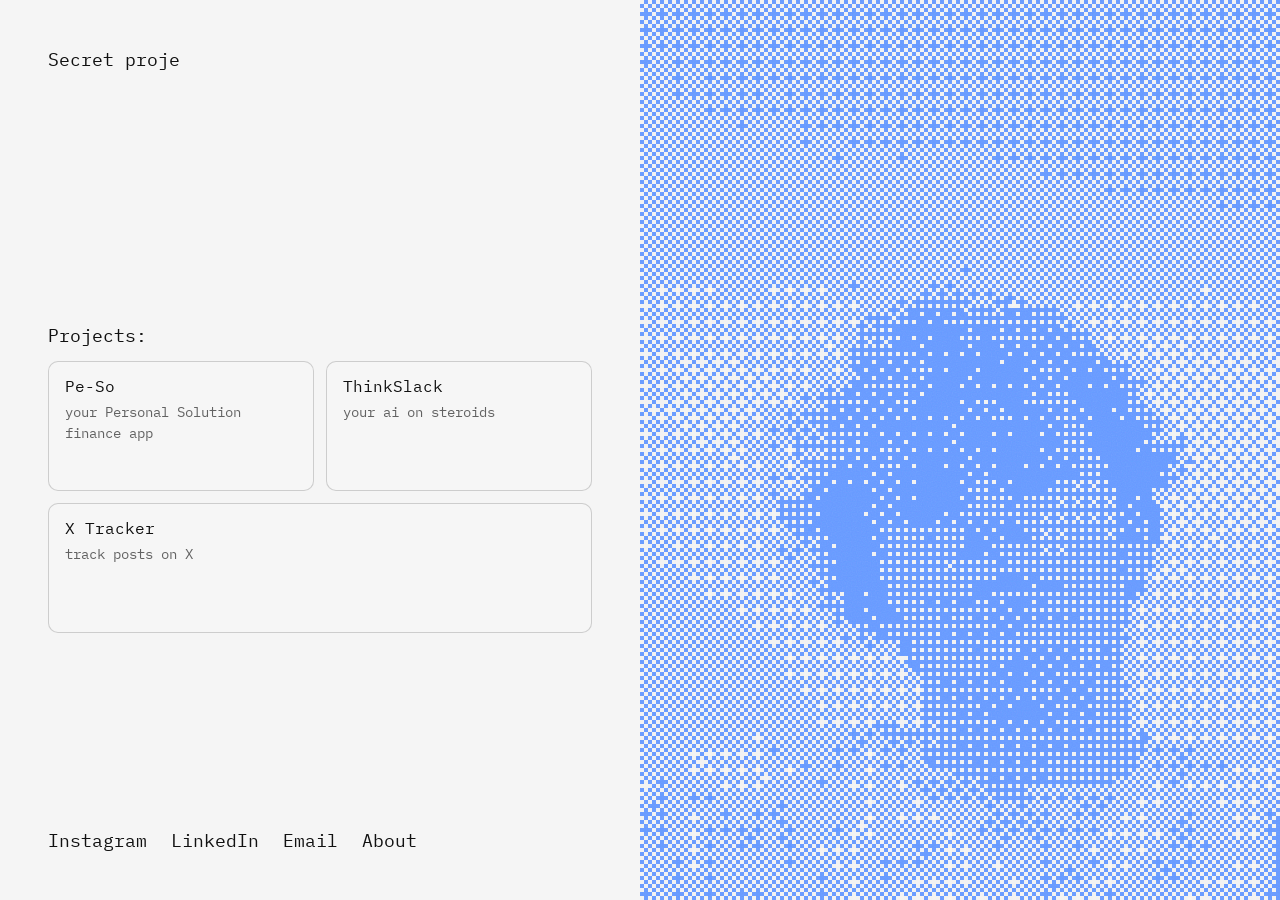
==== commit dab68776: "pravopisne napake popravki" ====
--- a/site/index.html
+++ b/site/index.html
@@ -3,7 +3,7 @@
   <head>
     <meta charset="utf-8" />
     <meta name="viewport" content="width=device-width, initial-scale=1" />
-    <title>Seceret project</title>
+    <title>Secret project</title>
     <link rel="icon" type="image/png" href="../images/slikca.png" />
     <link rel="stylesheet" href="styles.css" />
   </head>
@@ -11,7 +11,7 @@
     <div class="page">
       <section class="left" id="leftPanel">
         <header class="header">
-          <h1 class="typing pulse" data-text="Seceret project"></h1>
+          <h1 class="typing pulse" data-text="Secret project"></h1>
           <div class="name-block">
             <h2 class="typing delay" data-text="Luka Ilovar"></h2>
           </div>
@@ -59,7 +59,7 @@
 
     <div class="about-panel" id="aboutPanel">
       <div class="about-content">
-        <h2>Welcome to the seceret project</h2>
+        <h2>Welcome to the secret project</h2>
         <p>My name is Luka, a 20 year old from Slovenia.</p>
         <p>I most enjoy exploring abandoned buildings or doing graffiti on them.</p>
         <p>Railway workers don't really like me, because I run from them and jump on trains.</p>
@@ -92,7 +92,7 @@
       </div>
     </section>
 
-    <button class="back-top" id="backTop" type="button">Go to seceret project</button>
+    <button class="back-top" id="backTop" type="button">Go to secret project</button>
 
     <script>
       const canvas = document.getElementById('ditherCanvas');
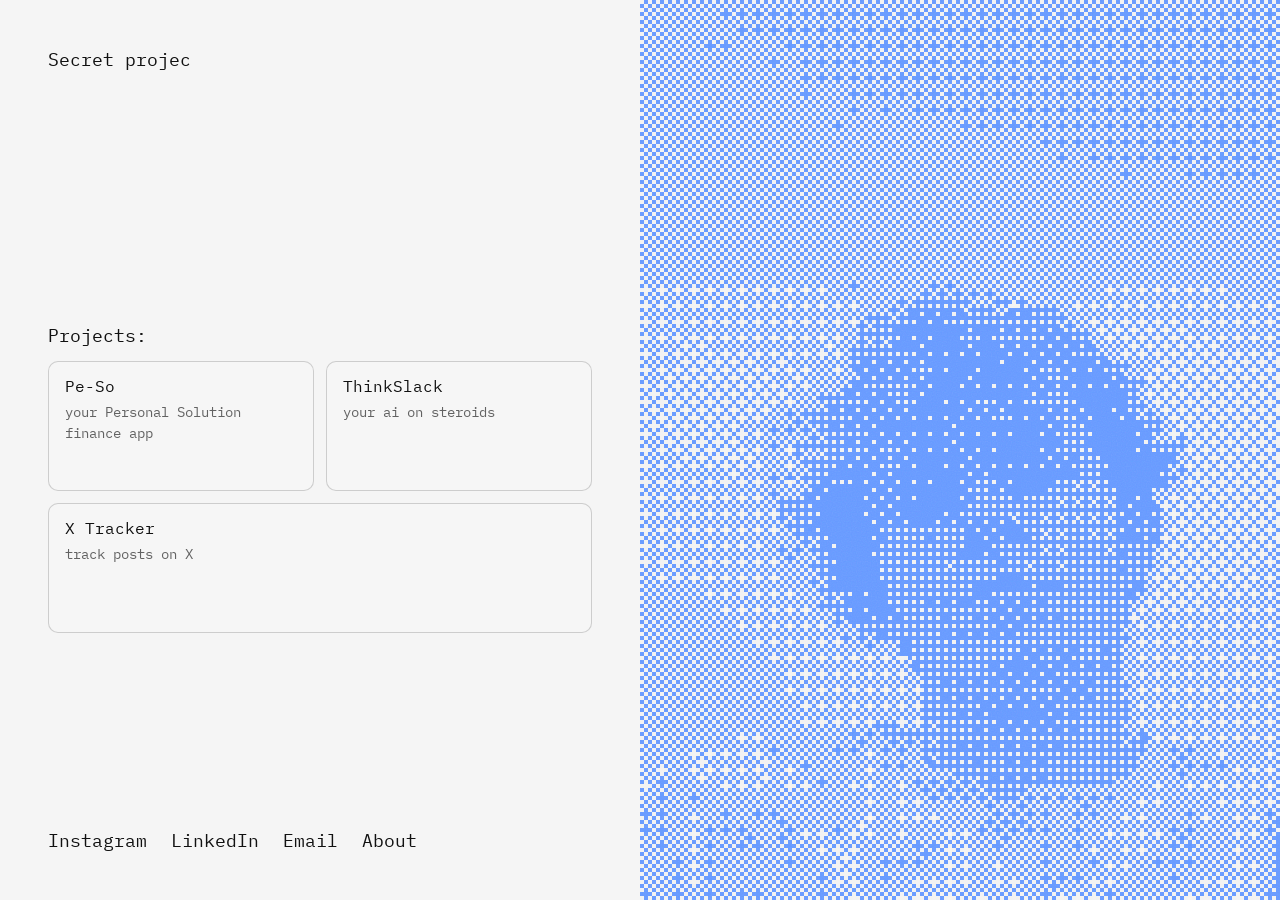
==== commit 7f0f0eec: "telefon verzija" ====
--- a/site/index.html
+++ b/site/index.html
@@ -118,6 +118,8 @@
       let emailLockTimer = null;
       const MOBILE_BREAKPOINT = 1100;
       const isMobileView = () => window.innerWidth <= MOBILE_BREAKPOINT;
+      const prefersReducedMotion = window.matchMedia('(prefers-reduced-motion: reduce)');
+      const isLowMotionMode = () => prefersReducedMotion.matches || window.innerWidth <= 640;
 
       const applyRightWrapTransform = () => {
         if (!rightWrap) return;
@@ -269,6 +271,10 @@
         if (emailSection) emailSection.classList.toggle('open', isOpen);
       };
       const setEmailScrollLock = (isLocked) => {
+        if (isMobileView()) {
+          document.body.classList.remove('email-open');
+          return;
+        }
         document.body.classList.toggle('email-open', isLocked);
       };
 
@@ -542,6 +548,10 @@
       };
 
       const tick = () => {
+        if (isLowMotionMode()) {
+          renderAscii();
+          return;
+        }
         A += 0.03;
         B += 0.02;
         C += 0.01;
@@ -674,7 +684,11 @@
           }
         }
 
-        frameId = requestAnimationFrame(render);
+        if (!isLowMotionMode()) {
+          frameId = requestAnimationFrame(render);
+        } else {
+          frameId = null;
+        }
       };
 
       image.onload = () => {
@@ -682,7 +696,11 @@
         resize();
         prepareImage();
         if (frameId) cancelAnimationFrame(frameId);
-        frameId = requestAnimationFrame(render);
+        if (isLowMotionMode()) {
+          render(0);
+        } else {
+          frameId = requestAnimationFrame(render);
+        }
       };
 
       window.addEventListener('resize', () => {
@@ -701,6 +719,16 @@
         }
         resize();
         prepareImage();
+        if (isLowMotionMode()) {
+          if (frameId) {
+            cancelAnimationFrame(frameId);
+            frameId = null;
+          }
+          render(0);
+          setEmailScrollLock(false);
+        } else if (imgData && !frameId) {
+          frameId = requestAnimationFrame(render);
+        }
       });
     </script>
   </body>
--- a/site/styles.css
+++ b/site/styles.css
@@ -19,8 +19,10 @@
   overflow-x: hidden;
 }
 
-body.email-open {
-  overflow: hidden;
+@media (min-width: 1101px) {
+  body.email-open {
+    overflow: hidden;
+  }
 }
 
 html {
@@ -29,6 +31,7 @@
 
 .page {
   min-height: 100vh;
+  min-height: 100dvh;
   display: flex;
   background: var(--bg);
   position: relative;
@@ -56,6 +59,7 @@
   right: 0;
   width: 50vw;
   height: 100vh;
+  height: 100dvh;
   z-index: 40;
   --rw-x: 0px;
   --rw-y: 0px;
@@ -323,6 +327,7 @@
 
 .email-section.open {
   min-height: 100vh;
+  min-height: 100dvh;
   height: auto;
   gap: 28px;
   padding: 44px clamp(16px, 4vw, 48px);
@@ -452,7 +457,7 @@
   color: var(--fg);
   padding: 10px 12px;
   font-family: inherit;
-  font-size: 14px;
+  font-size: 16px;
   outline: none;
 }
 
@@ -468,7 +473,7 @@
   color: var(--fg);
   padding: 10px 12px;
   font-family: inherit;
-  font-size: 14px;
+  font-size: 16px;
   cursor: pointer;
   transition: background 0.2s ease, color 0.2s ease;
 }
@@ -542,7 +547,7 @@
   .page {
     display: block;
     min-height: auto;
-    margin-top: clamp(240px, 46vh, 420px);
+    margin-top: clamp(200px, 40svh, 340px);
   }
 
   .left,
@@ -554,8 +559,10 @@
 
   .left {
     min-height: auto;
-    gap: 28px;
+    gap: 36px;
     padding: 34px 22px 30px;
+    padding-left: max(22px, env(safe-area-inset-left));
+    padding-right: max(22px, env(safe-area-inset-right));
     align-items: center;
     text-align: center;
     max-width: 760px;
@@ -567,7 +574,7 @@
   }
 
   .right {
-    min-height: clamp(240px, 46vh, 420px);
+    min-height: clamp(200px, 40svh, 340px);
   }
 
   .right-wrap {
@@ -577,12 +584,14 @@
     bottom: auto;
     left: 0;
     z-index: 1;
-    height: clamp(240px, 46vh, 420px);
+    height: clamp(200px, 40svh, 340px);
     transform: none !important;
   }
 
   .about-panel {
     padding: 30px 20px;
+    padding-left: max(20px, env(safe-area-inset-left));
+    padding-right: max(20px, env(safe-area-inset-right));
   }
 
   .about-content {
@@ -597,6 +606,7 @@
     font-size: 16px;
     width: 100%;
     max-width: 420px;
+    margin-top: 10px;
   }
 
   .project-list,
@@ -610,6 +620,10 @@
   .project-list {
     width: 100%;
     max-width: 420px;
+  }
+
+  .experience {
+    margin-top: 6px;
   }
 
   .project-card {
@@ -654,6 +668,9 @@
     flex-direction: column;
     gap: 18px;
     padding: 24px 16px 34px;
+    padding-left: max(16px, env(safe-area-inset-left));
+    padding-right: max(16px, env(safe-area-inset-right));
+    padding-bottom: max(34px, env(safe-area-inset-bottom));
   }
 
   .email-left,
@@ -676,7 +693,9 @@
 @media (max-width: 640px) {
   .left {
     padding: 24px 16px 22px;
-    gap: 20px;
+    padding-left: max(16px, env(safe-area-inset-left));
+    padding-right: max(16px, env(safe-area-inset-right));
+    gap: 28px;
     max-width: 480px;
   }
 
@@ -713,6 +732,7 @@
   .footer-links {
     gap: 10px;
     max-width: 360px;
+    margin-top: 8px;
   }
 
   .footer-links a,
@@ -738,3 +758,14 @@
     transform: scale(0.68);
   }
 }
+
+@media (prefers-reduced-motion: reduce) {
+  .pulse,
+  .grain,
+  .project-card,
+  .email-card,
+  .email-left {
+    animation: none !important;
+    transition: none !important;
+  }
+}
